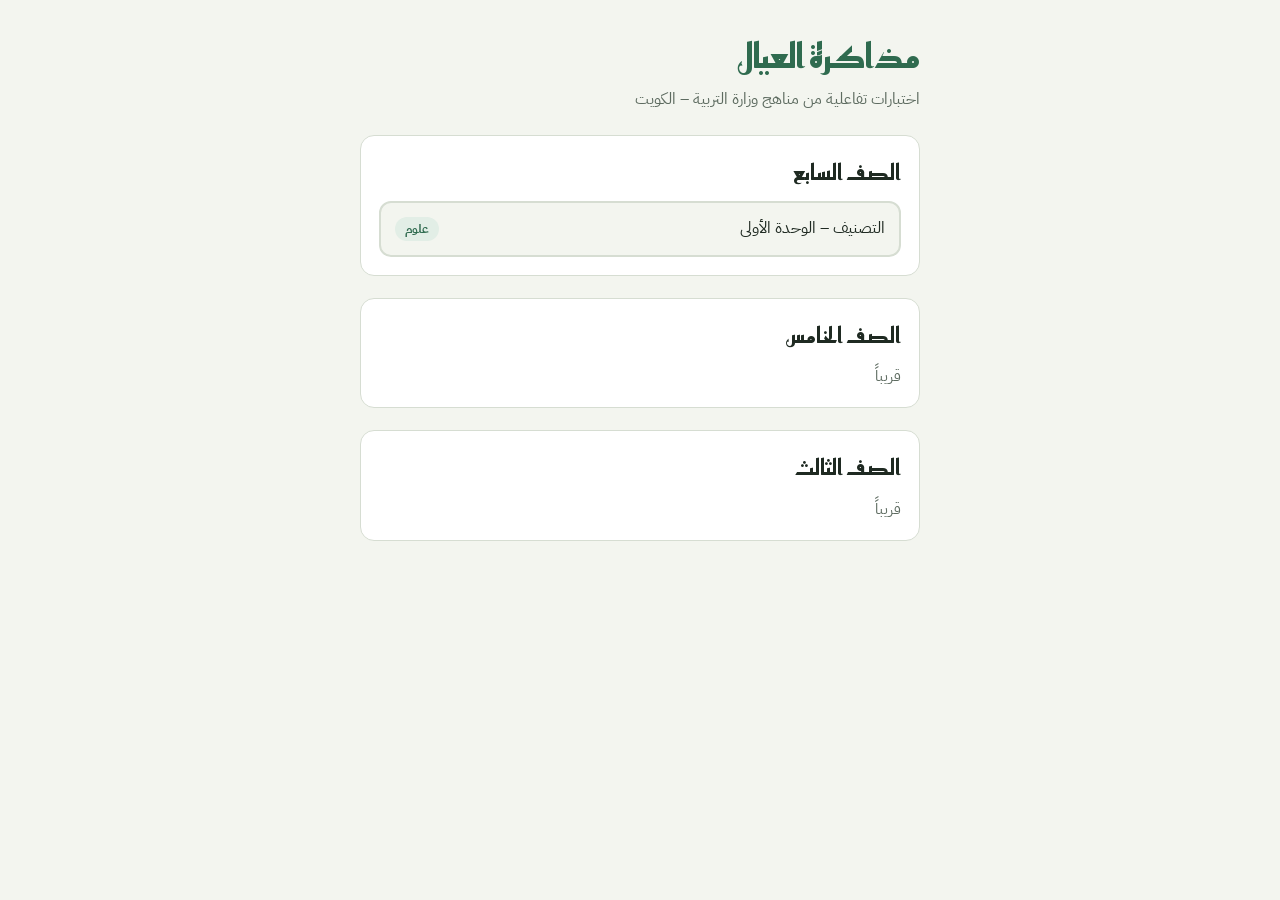
==== index.html @ 0c4f2f41 "موقع مذاكرة العيال + اختبار التصنيف سابع Co-Authored-By: Claude Opus 5.5 <noreply@anthropic.com> Cla" ====
<!doctype html>
<html lang="ar" dir="rtl"><head><meta charset="utf-8"><meta name="viewport" content="width=device-width,initial-scale=1">
<title>مذاكرة العيال</title>
<link rel="stylesheet" href="https://fonts.googleapis.com/css2?family=Reem+Kufi:wght@500;700&family=IBM+Plex+Sans+Arabic:wght@400;500;700&display=swap">
<style>
:root{--bg:#f3f5ef;--surface:#fff;--ink:#1f2a22;--muted:#5d6b60;--line:#d6ddd2;--accent:#2f6b4f;--soft:#e2eee6;
--display:"Reem Kufi","IBM Plex Sans Arabic",Tahoma,sans-serif;--body:"IBM Plex Sans Arabic",Tahoma,sans-serif}
@media (prefers-color-scheme:dark){:root{--bg:#141a16;--surface:#1d251f;--ink:#e6ece5;--muted:#9fb0a3;--line:#2f3b33;--accent:#7cc39c;--soft:#233a2d;color-scheme:dark}}
body{margin:0;background:var(--bg);color:var(--ink);font-family:var(--body);line-height:1.7}
.wrap{max-width:560px;margin:0 auto;padding:28px 16px 48px;display:flex;flex-direction:column;gap:22px}
h1{font-family:var(--display);color:var(--accent);font-size:34px;margin:0}
.sub{color:var(--muted);margin:0}
h2{font-family:var(--display);font-size:22px;margin:0 0 10px}
.grade{background:var(--surface);border:1px solid var(--line);border-radius:14px;padding:18px}
.list{display:flex;flex-direction:column;gap:8px}
a.q{display:flex;justify-content:space-between;align-items:center;gap:10px;text-decoration:none;color:var(--ink);background:var(--bg);border:2px solid var(--line);border-radius:12px;padding:12px 14px}
a.q:hover,a.q:focus-visible{border-color:var(--accent);outline:none}
.subj{font-size:12px;font-weight:700;color:var(--accent);background:var(--soft);padding:2px 10px;border-radius:20px;white-space:nowrap}
.empty{color:var(--muted);font-size:15px;margin:0}
</style></head><body>
<div class="wrap">
  <header><h1>مذاكرة العيال</h1><p class="sub">اختبارات تفاعلية من مناهج وزارة التربية – الكويت</p></header>
  <section class="grade"><h2>الصف السابع</h2><div class="list">
    <a class="q" href="sabe3/ulum-tasneef.html"><span>التصنيف – الوحدة الأولى</span><span class="subj">علوم</span></a>
  </div></section>
  <section class="grade"><h2>الصف الخامس</h2><p class="empty">قريباً</p></section>
  <section class="grade"><h2>الصف الثالث</h2><p class="empty">قريباً</p></section>
</div>
</body></html>
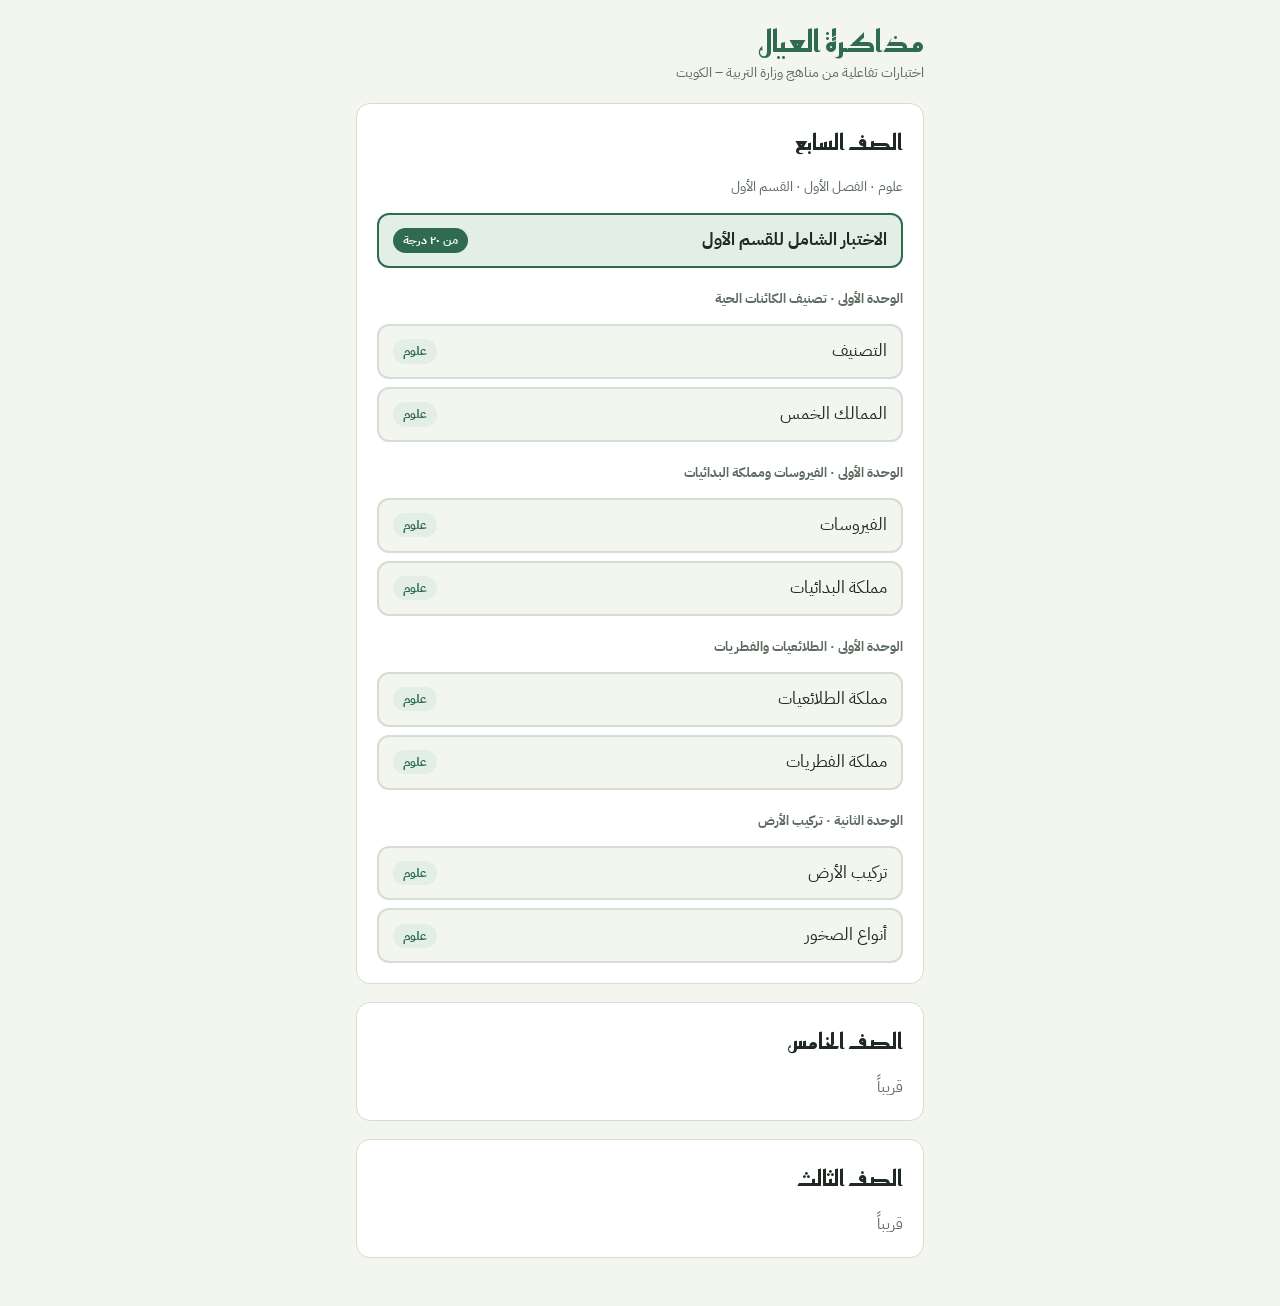
==== commit 2e6e0a7d: "اختبارات القسم الأول علوم سابع + الاختبار الشامل من 20 Co-Authored-By: Claude Opus 5.5 <noreply@anth" ====
--- a/index.html
+++ b/index.html
@@ -2,28 +2,42 @@
 <html lang="ar" dir="rtl"><head><meta charset="utf-8"><meta name="viewport" content="width=device-width,initial-scale=1">
 <title>مذاكرة العيال</title>
 <link rel="stylesheet" href="https://fonts.googleapis.com/css2?family=Reem+Kufi:wght@500;700&family=IBM+Plex+Sans+Arabic:wght@400;500;700&display=swap">
-<style>
-:root{--bg:#f3f5ef;--surface:#fff;--ink:#1f2a22;--muted:#5d6b60;--line:#d6ddd2;--accent:#2f6b4f;--soft:#e2eee6;
---display:"Reem Kufi","IBM Plex Sans Arabic",Tahoma,sans-serif;--body:"IBM Plex Sans Arabic",Tahoma,sans-serif}
-@media (prefers-color-scheme:dark){:root{--bg:#141a16;--surface:#1d251f;--ink:#e6ece5;--muted:#9fb0a3;--line:#2f3b33;--accent:#7cc39c;--soft:#233a2d;color-scheme:dark}}
-body{margin:0;background:var(--bg);color:var(--ink);font-family:var(--body);line-height:1.7}
-.wrap{max-width:560px;margin:0 auto;padding:28px 16px 48px;display:flex;flex-direction:column;gap:22px}
-h1{font-family:var(--display);color:var(--accent);font-size:34px;margin:0}
-.sub{color:var(--muted);margin:0}
-h2{font-family:var(--display);font-size:22px;margin:0 0 10px}
-.grade{background:var(--surface);border:1px solid var(--line);border-radius:14px;padding:18px}
-.list{display:flex;flex-direction:column;gap:8px}
-a.q{display:flex;justify-content:space-between;align-items:center;gap:10px;text-decoration:none;color:var(--ink);background:var(--bg);border:2px solid var(--line);border-radius:12px;padding:12px 14px}
-a.q:hover,a.q:focus-visible{border-color:var(--accent);outline:none}
-.subj{font-size:12px;font-weight:700;color:var(--accent);background:var(--soft);padding:2px 10px;border-radius:20px;white-space:nowrap}
-.empty{color:var(--muted);font-size:15px;margin:0}
-</style></head><body>
+<link rel="stylesheet" href="assets/style.css">
+</head><body>
 <div class="wrap">
-  <header><h1>مذاكرة العيال</h1><p class="sub">اختبارات تفاعلية من مناهج وزارة التربية – الكويت</p></header>
-  <section class="grade"><h2>الصف السابع</h2><div class="list">
-    <a class="q" href="sabe3/ulum-tasneef.html"><span>التصنيف – الوحدة الأولى</span><span class="subj">علوم</span></a>
-  </div></section>
-  <section class="grade"><h2>الصف الخامس</h2><p class="empty">قريباً</p></section>
-  <section class="grade"><h2>الصف الثالث</h2><p class="empty">قريباً</p></section>
+  <header><h1>مذاكرة العيال</h1><p class="hint">اختبارات تفاعلية من مناهج وزارة التربية – الكويت</p></header>
+
+  <section class="card grade">
+    <h2>الصف السابع</h2>
+    <p class="hint">علوم · الفصل الأول · القسم الأول</p>
+
+    <div class="list">
+      <a class="qlink exam" href="sabe3/ulum-ikhtibar-shamil.html"><span>الاختبار الشامل للقسم الأول</span><span class="subj">من ٢٠ درجة</span></a>
+    </div>
+
+    <p class="chapter">الوحدة الأولى · تصنيف الكائنات الحية</p>
+    <div class="list">
+      <a class="qlink" href="sabe3/ulum-tasneef.html"><span>التصنيف</span><span class="subj">علوم</span></a>
+      <a class="qlink" href="sabe3/ulum-mamalik.html"><span>الممالك الخمس</span><span class="subj">علوم</span></a>
+    </div>
+    <p class="chapter">الوحدة الأولى · الفيروسات ومملكة البدائيات</p>
+    <div class="list">
+      <a class="qlink" href="sabe3/ulum-virusat.html"><span>الفيروسات</span><span class="subj">علوم</span></a>
+      <a class="qlink" href="sabe3/ulum-bidaiyat.html"><span>مملكة البدائيات</span><span class="subj">علوم</span></a>
+    </div>
+    <p class="chapter">الوحدة الأولى · الطلائعيات والفطريات</p>
+    <div class="list">
+      <a class="qlink" href="sabe3/ulum-talaiyat.html"><span>مملكة الطلائعيات</span><span class="subj">علوم</span></a>
+      <a class="qlink" href="sabe3/ulum-fitriyat.html"><span>مملكة الفطريات</span><span class="subj">علوم</span></a>
+    </div>
+    <p class="chapter">الوحدة الثانية · تركيب الأرض</p>
+    <div class="list">
+      <a class="qlink" href="sabe3/ulum-tarkib-alard.html"><span>تركيب الأرض</span><span class="subj">علوم</span></a>
+      <a class="qlink" href="sabe3/ulum-sukhur.html"><span>أنواع الصخور</span><span class="subj">علوم</span></a>
+    </div>
+  </section>
+
+  <section class="card grade"><h2>الصف الخامس</h2><p class="empty">قريباً</p></section>
+  <section class="card grade"><h2>الصف الثالث</h2><p class="empty">قريباً</p></section>
 </div>
 </body></html>
--- a/assets/style.css
+++ b/assets/style.css
@@ -0,0 +1,127 @@
+/* مذاكرة العيال — shared styles. Layout: one narrow reading column, specimen-label cards */
+:root{
+  --bg:#f3f5ef; --surface:#ffffff; --ink:#1f2a22; --muted:#5d6b60; --line:#d6ddd2;
+  --accent:#2f6b4f; --accent-soft:#e2eee6; --good:#2e7d4f; --good-soft:#e3f3e8;
+  --bad:#b4442e; --bad-soft:#f8e6e1; --warn:#a36b12; --warn-soft:#fbf0dc; --on-accent:#ffffff;
+  --display:"Reem Kufi","IBM Plex Sans Arabic",Tahoma,sans-serif;
+  --body:"IBM Plex Sans Arabic",Tahoma,"Segoe UI",sans-serif;
+}
+@media (prefers-color-scheme: dark){:root{
+  --bg:#141a16; --surface:#1d251f; --ink:#e6ece5; --muted:#9fb0a3; --line:#2f3b33;
+  --accent:#7cc39c; --accent-soft:#233a2d; --good:#7cc39c; --good-soft:#1f3328;
+  --bad:#ef8a73; --bad-soft:#3a221c; --warn:#e2b257; --warn-soft:#3a2e17; --on-accent:#10251a; color-scheme:dark}}
+*{box-sizing:border-box}
+body{margin:0;background:var(--bg);color:var(--ink);font-family:var(--body);font-size:17px;line-height:1.7}
+.wrap{max-width:600px;margin:0 auto;padding:20px 16px 48px;display:flex;flex-direction:column;gap:18px}
+a{color:var(--accent)}
+header .eyebrow{font-size:13px;color:var(--muted)}
+header h1{font-family:var(--display);font-size:30px;line-height:1.3;margin:2px 0 0;color:var(--accent);text-wrap:balance}
+.back{font-size:14px;text-decoration:none;font-weight:700}
+.progress{display:flex;gap:4px}
+.progress span{flex:1;height:6px;border-radius:3px;background:var(--line)}
+.progress span.ok{background:var(--good)} .progress span.no{background:var(--bad)} .progress span.cur{background:var(--accent);opacity:.5}
+.meta{display:flex;justify-content:space-between;font-size:14px;color:var(--muted);font-variant-numeric:tabular-nums}
+.card{background:var(--surface);border:1px solid var(--line);border-radius:14px;padding:20px;display:flex;flex-direction:column;gap:14px}
+.tag{align-self:flex-start;font-size:12px;font-weight:700;color:var(--accent);background:var(--accent-soft);padding:3px 10px;border-radius:20px}
+.q{font-size:19px;font-weight:700;line-height:1.6;margin:0;text-wrap:balance}
+.opts{display:flex;flex-direction:column;gap:10px}
+.opt{font:inherit;text-align:right;color:var(--ink);background:var(--bg);border:2px solid var(--line);border-radius:12px;padding:12px 16px;cursor:pointer}
+.opt:hover:not(:disabled){border-color:var(--accent)}
+.opt.right{border-color:var(--good);background:var(--good-soft);font-weight:700}
+.opt.wrong{border-color:var(--bad);background:var(--bad-soft)}
+.opt:disabled{cursor:default}
+button:focus-visible,select:focus-visible,textarea:focus-visible,input:focus-visible{outline:3px solid var(--accent);outline-offset:2px}
+.ltr{direction:ltr;unicode-bidi:isolate;font-style:italic}
+.feedback{border-radius:12px;padding:12px 14px;font-size:15px}
+.feedback.good{background:var(--good-soft);border-inline-start:4px solid var(--good)}
+.feedback.bad{background:var(--bad-soft);border-inline-start:4px solid var(--bad)}
+.feedback b{display:block;margin-bottom:2px}
+.btn{font:inherit;font-weight:700;border:0;border-radius:12px;padding:13px;cursor:pointer;background:var(--accent);color:var(--on-accent)}
+.btn.ghost{background:transparent;color:var(--accent);border:2px solid var(--accent)}
+.btn:disabled{opacity:.4;cursor:default}
+.row{display:flex;gap:10px;flex-wrap:wrap} .row>.btn,.row>.opt{flex:1;min-width:120px}
+.chips{display:flex;flex-wrap:wrap;gap:8px}
+.chip{font:inherit;font-size:15px;background:var(--bg);color:var(--ink);border:2px dashed var(--line);border-radius:22px;padding:6px 14px;cursor:pointer}
+.chip:disabled{opacity:.3;cursor:default}
+.chip.sel{border-style:solid;border-color:var(--accent);background:var(--accent-soft)}
+.ladder{list-style:none;margin:0;padding:0;display:flex;flex-direction:column;gap:6px}
+.ladder li{display:flex;gap:10px;align-items:center;padding:7px 12px;border-radius:10px;background:var(--accent-soft);font-weight:500}
+.ladder li .n{font-variant-numeric:tabular-nums;color:var(--accent);font-weight:700;min-width:18px}
+.ladder li.right{background:var(--good-soft)} .ladder li.wrong{background:var(--bad-soft)}
+.ladder li .fix{margin-inline-start:auto;font-size:13px;color:var(--muted)}
+.hint{font-size:14px;color:var(--muted);margin:0}
+.pairs{display:flex;flex-direction:column;gap:10px}
+.pair{display:flex;flex-wrap:wrap;align-items:center;gap:6px 12px;padding:10px 12px;border-radius:12px;background:var(--bg);border:2px solid var(--line)}
+.pair .l{flex:1 1 140px;min-width:0}
+.pair select{flex:1 1 170px;width:auto}
+.pair .fix{flex-basis:100%}
+.pair.right{border-color:var(--good);background:var(--good-soft)} .pair.wrong{border-color:var(--bad);background:var(--bad-soft)}
+.pair .l{font-weight:700}
+.pair .fix{font-size:13px;color:var(--muted)}
+select{font:inherit;font-size:15px;color:var(--ink);background:var(--surface);border:1px solid var(--line);border-radius:10px;padding:8px 10px;width:100%;max-width:100%}
+.sentence{font-size:19px;font-weight:700;line-height:2}
+.blank{display:inline-block;min-width:90px;border-bottom:2px solid var(--accent);padding:0 8px;color:var(--accent);text-align:center}
+.blank.right{color:var(--good);border-color:var(--good)} .blank.wrong{color:var(--bad);border-color:var(--bad)}
+.result{text-align:center;gap:10px}
+.score{font-family:var(--display);font-size:60px;line-height:1.1;color:var(--accent);font-variant-numeric:tabular-nums}
+.verdict{font-size:20px;font-weight:700;margin:0}
+.review{text-align:right;display:flex;flex-direction:column;gap:6px;font-size:15px}
+.review div{padding:8px 12px;border-radius:10px;background:var(--bad-soft)}
+footer{font-size:13px;color:var(--muted);text-align:center}
+/* home */
+.grade h2{font-family:var(--display);font-size:22px;margin:0}
+.chapter{font-size:13px;font-weight:700;color:var(--muted);margin:6px 0 0}
+.list{display:flex;flex-direction:column;gap:8px}
+a.qlink{display:flex;justify-content:space-between;align-items:center;gap:10px;text-decoration:none;color:var(--ink);background:var(--bg);border:2px solid var(--line);border-radius:12px;padding:11px 14px}
+a.qlink:hover,a.qlink:focus-visible{border-color:var(--accent);outline:none}
+a.qlink.exam{border-color:var(--accent);background:var(--accent-soft);font-weight:700}
+.subj{font-size:12px;font-weight:700;color:var(--accent);background:var(--accent-soft);padding:2px 10px;border-radius:20px;white-space:nowrap}
+a.exam .subj{background:var(--accent);color:var(--on-accent)}
+.empty{color:var(--muted);font-size:15px;margin:0}
+/* exam */
+.sheet-head{display:grid;grid-template-columns:1fr 1fr;gap:10px}
+.sheet-head label{display:flex;flex-direction:column;font-size:13px;color:var(--muted);gap:4px}
+.sheet-head input{font:inherit;color:var(--ink);background:var(--bg);border:1px solid var(--line);border-radius:10px;padding:8px 10px;width:100%}
+.facts{display:flex;flex-wrap:wrap;gap:8px;font-size:14px}
+.facts span{background:var(--accent-soft);color:var(--accent);padding:3px 10px;border-radius:20px;font-weight:700}
+.qhead{display:flex;justify-content:space-between;align-items:baseline;gap:10px;flex-wrap:wrap}
+.qhead h2{font-family:var(--display);font-size:20px;margin:0}
+.marks{font-size:13px;font-weight:700;color:var(--muted);white-space:nowrap;font-variant-numeric:tabular-nums}
+.items{display:flex;flex-direction:column;gap:14px;margin:0;padding:0;list-style:none;counter-reset:it}
+.item{display:flex;flex-direction:column;gap:8px;padding-bottom:14px;border-bottom:1px dashed var(--line)}
+.item:last-child{border-bottom:0;padding-bottom:0}
+.item .stem{font-weight:700}
+.item .stem::before{counter-increment:it;content:counter(it, arabic-indic) "- ";color:var(--accent)}
+.mini{display:flex;flex-wrap:wrap;gap:8px}
+.mini label{display:flex;align-items:center;gap:6px;background:var(--bg);border:2px solid var(--line);border-radius:10px;padding:6px 12px;cursor:pointer;font-size:15px}
+.mini input{accent-color:var(--accent)}
+.mini label.right{border-color:var(--good);background:var(--good-soft);font-weight:700}
+.mini label.wrong{border-color:var(--bad);background:var(--bad-soft)}
+.item.ok .stem{color:var(--good)} .item.no .stem{color:var(--bad)}
+.got{font-size:13px;font-weight:700;font-variant-numeric:tabular-nums}
+textarea{font:inherit;font-size:16px;color:var(--ink);background:var(--bg);border:1px solid var(--line);border-radius:10px;padding:10px;width:100%;min-height:80px;resize:vertical}
+.model{background:var(--warn-soft);border-inline-start:4px solid var(--warn);border-radius:10px;padding:10px 12px;font-size:15px}
+.model b{color:var(--warn)}
+.grader{display:flex;gap:8px;flex-wrap:wrap;align-items:center;font-size:14px}
+.grader button{font:inherit;font-size:14px;font-weight:700;border-radius:10px;padding:6px 14px;cursor:pointer;background:var(--surface);color:var(--ink);border:2px solid var(--line)}
+.grader button.on{border-color:var(--accent);background:var(--accent-soft);color:var(--accent)}
+table.cmp{width:100%;border-collapse:collapse;font-size:15px}
+table.cmp th,table.cmp td{border:1px solid var(--line);padding:8px;text-align:right;vertical-align:top}
+table.cmp th{background:var(--accent-soft)}
+td.right{background:var(--good-soft)} td.wrong{background:var(--bad-soft)}
+.tablewrap{overflow-x:auto}
+.warnbox{background:var(--warn-soft);border-radius:12px;padding:12px 14px;display:flex;flex-direction:column;gap:10px}
+.total{position:sticky;bottom:0;background:var(--surface);border:2px solid var(--accent);border-radius:14px;padding:12px 16px;display:flex;justify-content:space-between;align-items:center;gap:10px;flex-wrap:wrap}
+.total .big{font-family:var(--display);font-size:30px;color:var(--accent);font-variant-numeric:tabular-nums}
+.bars{display:flex;flex-direction:column;gap:8px}
+.bar{display:grid;grid-template-columns:minmax(0,1fr) auto;gap:4px 10px;font-size:14px}
+.bar .track{grid-column:1/-1;height:8px;border-radius:4px;background:var(--line);overflow:hidden}
+.bar .fill{height:100%;background:var(--accent)}
+.bar .v{font-variant-numeric:tabular-nums;color:var(--muted)}
+@media print{
+  body{background:#fff;color:#000;font-size:14px}
+  .noprint,.btn,.total,footer,.grader{display:none!important}
+  .card{border:1px solid #999;break-inside:avoid}
+  textarea{min-height:90px;border:1px solid #999}
+}
+@media (prefers-reduced-motion:reduce){*{transition:none!important;scroll-behavior:auto!important}}
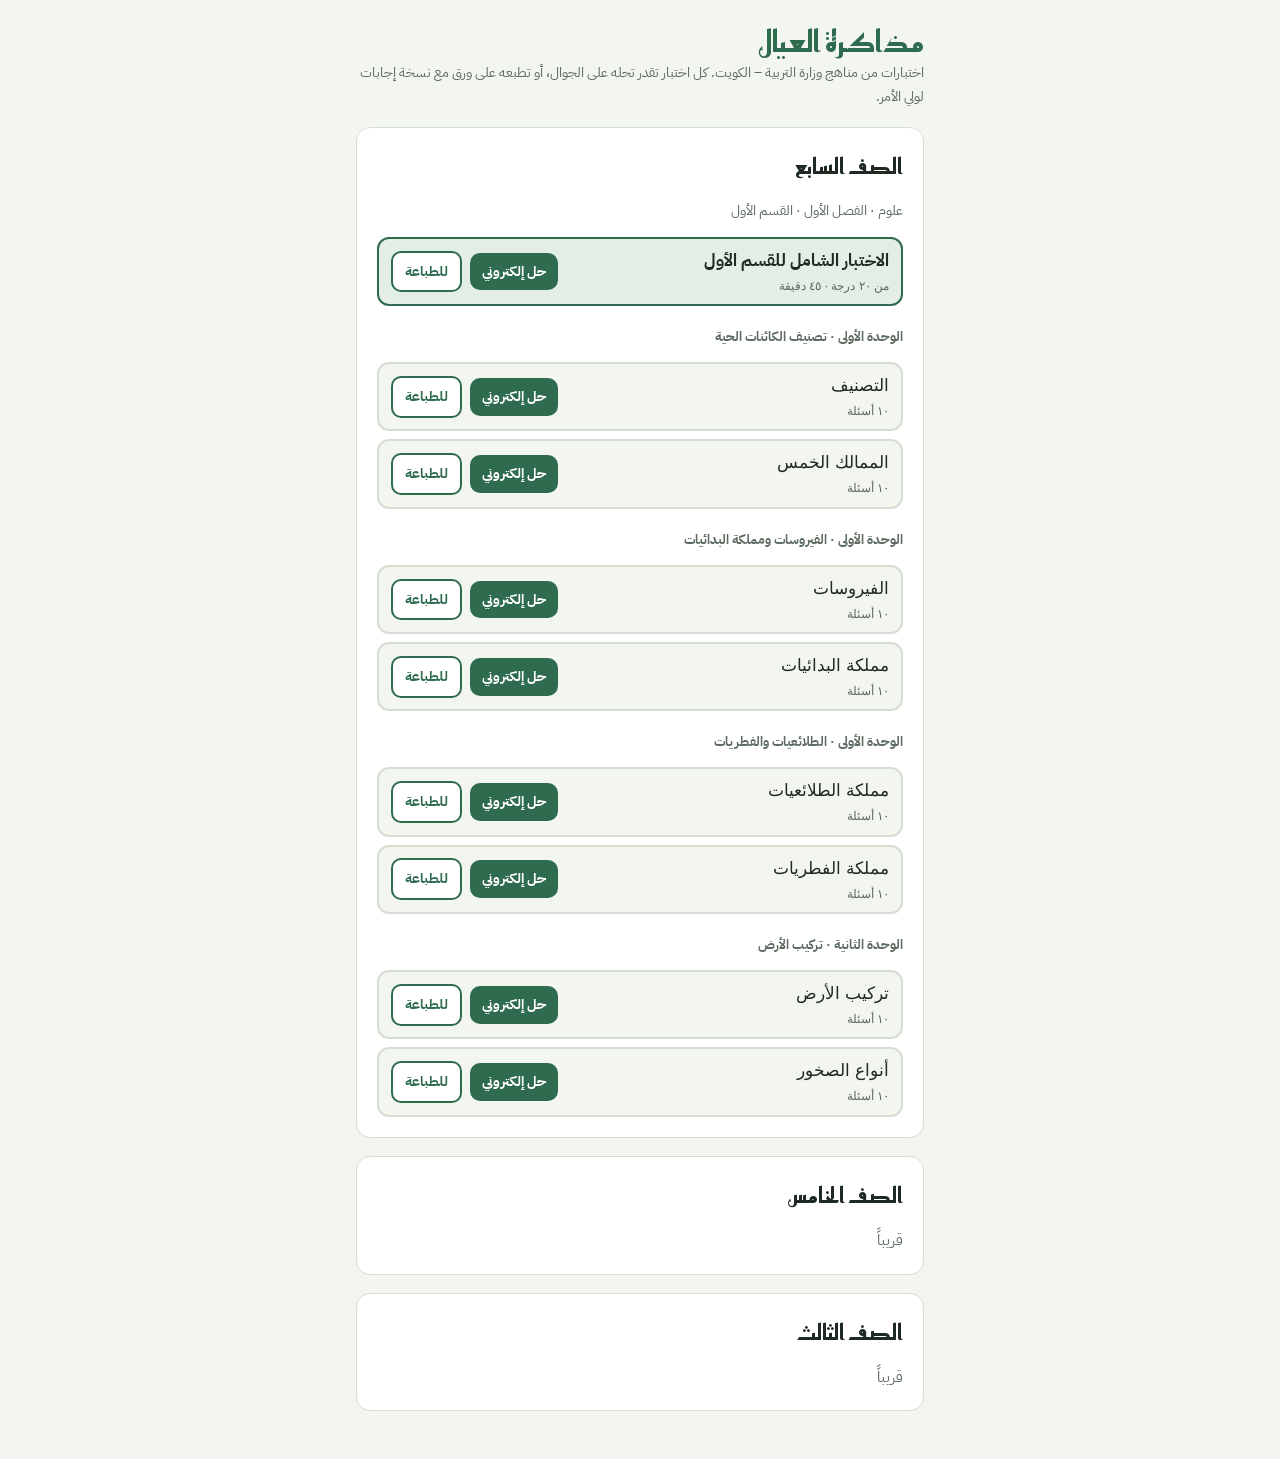
==== commit 3a47f961: "نسخة للطباعة لكل اختبار مع نموذج إجابة لولي الأمر Co-Authored-By: Claude Opus 5.5 <noreply@anthropic" ====
--- a/index.html
+++ b/index.html
@@ -5,35 +5,33 @@
 <link rel="stylesheet" href="assets/style.css">
 </head><body>
 <div class="wrap">
-  <header><h1>مذاكرة العيال</h1><p class="hint">اختبارات تفاعلية من مناهج وزارة التربية – الكويت</p></header>
+  <header><h1>مذاكرة العيال</h1><p class="hint">اختبارات من مناهج وزارة التربية – الكويت. كل اختبار تقدر تحله على الجوال، أو تطبعه على ورق مع نسخة إجابات لولي الأمر.</p></header>
 
   <section class="card grade">
     <h2>الصف السابع</h2>
     <p class="hint">علوم · الفصل الأول · القسم الأول</p>
-
     <div class="list">
-      <a class="qlink exam" href="sabe3/ulum-ikhtibar-shamil.html"><span>الاختبار الشامل للقسم الأول</span><span class="subj">من ٢٠ درجة</span></a>
+      <div class="qrow exam"><span class="qname">الاختبار الشامل للقسم الأول<small>من ٢٠ درجة · ٤٥ دقيقة</small></span><a class="mode e" href="sabe3/ulum-ikhtibar-shamil.html">حل إلكتروني</a><a class="mode p" href="sabe3/ulum-ikhtibar-shamil.html#print">للطباعة</a></div>
     </div>
-
     <p class="chapter">الوحدة الأولى · تصنيف الكائنات الحية</p>
     <div class="list">
-      <a class="qlink" href="sabe3/ulum-tasneef.html"><span>التصنيف</span><span class="subj">علوم</span></a>
-      <a class="qlink" href="sabe3/ulum-mamalik.html"><span>الممالك الخمس</span><span class="subj">علوم</span></a>
+      <div class="qrow"><span class="qname">التصنيف<small>١٠ أسئلة</small></span><a class="mode e" href="sabe3/ulum-tasneef.html">حل إلكتروني</a><a class="mode p" href="sabe3/ulum-tasneef.html#print">للطباعة</a></div>
+      <div class="qrow"><span class="qname">الممالك الخمس<small>١٠ أسئلة</small></span><a class="mode e" href="sabe3/ulum-mamalik.html">حل إلكتروني</a><a class="mode p" href="sabe3/ulum-mamalik.html#print">للطباعة</a></div>
     </div>
     <p class="chapter">الوحدة الأولى · الفيروسات ومملكة البدائيات</p>
     <div class="list">
-      <a class="qlink" href="sabe3/ulum-virusat.html"><span>الفيروسات</span><span class="subj">علوم</span></a>
-      <a class="qlink" href="sabe3/ulum-bidaiyat.html"><span>مملكة البدائيات</span><span class="subj">علوم</span></a>
+      <div class="qrow"><span class="qname">الفيروسات<small>١٠ أسئلة</small></span><a class="mode e" href="sabe3/ulum-virusat.html">حل إلكتروني</a><a class="mode p" href="sabe3/ulum-virusat.html#print">للطباعة</a></div>
+      <div class="qrow"><span class="qname">مملكة البدائيات<small>١٠ أسئلة</small></span><a class="mode e" href="sabe3/ulum-bidaiyat.html">حل إلكتروني</a><a class="mode p" href="sabe3/ulum-bidaiyat.html#print">للطباعة</a></div>
     </div>
     <p class="chapter">الوحدة الأولى · الطلائعيات والفطريات</p>
     <div class="list">
-      <a class="qlink" href="sabe3/ulum-talaiyat.html"><span>مملكة الطلائعيات</span><span class="subj">علوم</span></a>
-      <a class="qlink" href="sabe3/ulum-fitriyat.html"><span>مملكة الفطريات</span><span class="subj">علوم</span></a>
+      <div class="qrow"><span class="qname">مملكة الطلائعيات<small>١٠ أسئلة</small></span><a class="mode e" href="sabe3/ulum-talaiyat.html">حل إلكتروني</a><a class="mode p" href="sabe3/ulum-talaiyat.html#print">للطباعة</a></div>
+      <div class="qrow"><span class="qname">مملكة الفطريات<small>١٠ أسئلة</small></span><a class="mode e" href="sabe3/ulum-fitriyat.html">حل إلكتروني</a><a class="mode p" href="sabe3/ulum-fitriyat.html#print">للطباعة</a></div>
     </div>
     <p class="chapter">الوحدة الثانية · تركيب الأرض</p>
     <div class="list">
-      <a class="qlink" href="sabe3/ulum-tarkib-alard.html"><span>تركيب الأرض</span><span class="subj">علوم</span></a>
-      <a class="qlink" href="sabe3/ulum-sukhur.html"><span>أنواع الصخور</span><span class="subj">علوم</span></a>
+      <div class="qrow"><span class="qname">تركيب الأرض<small>١٠ أسئلة</small></span><a class="mode e" href="sabe3/ulum-tarkib-alard.html">حل إلكتروني</a><a class="mode p" href="sabe3/ulum-tarkib-alard.html#print">للطباعة</a></div>
+      <div class="qrow"><span class="qname">أنواع الصخور<small>١٠ أسئلة</small></span><a class="mode e" href="sabe3/ulum-sukhur.html">حل إلكتروني</a><a class="mode p" href="sabe3/ulum-sukhur.html#print">للطباعة</a></div>
     </div>
   </section>
 
--- a/assets/style.css
+++ b/assets/style.css
@@ -118,10 +118,84 @@
 .bar .track{grid-column:1/-1;height:8px;border-radius:4px;background:var(--line);overflow:hidden}
 .bar .fill{height:100%;background:var(--accent)}
 .bar .v{font-variant-numeric:tabular-nums;color:var(--muted)}
+/* mode switch (electronic pages + home) */
+.toprow{display:flex;justify-content:space-between;align-items:center;gap:10px;flex-wrap:wrap}
+.qrow{display:flex;align-items:center;gap:8px;flex-wrap:wrap;background:var(--bg);border:2px solid var(--line);border-radius:12px;padding:8px 8px 8px 12px}
+.qrow.exam{border-color:var(--accent);background:var(--accent-soft)}
+.qrow .qname{flex:1 1 140px;min-width:0;font-weight:500;padding-inline-start:4px}
+.qrow.exam .qname{font-weight:700}
+.qrow .qname small{display:block;font-size:12px;color:var(--muted);font-weight:500}
+a.mode{font-size:14px;font-weight:700;text-decoration:none;border-radius:10px;padding:7px 12px;white-space:nowrap}
+a.mode.e{background:var(--accent);color:var(--on-accent)}
+a.mode.p{border:2px solid var(--accent);color:var(--accent);background:var(--surface)}
+a.mode:focus-visible{outline:3px solid var(--accent);outline-offset:2px}
+
+/* ---------- print view: a sheet of paper, deliberately light in both themes ---------- */
+:root{--paper:#ffffff;--paper-ink:#18201a;--paper-muted:#5b665d;--paper-line:#8f998f;--paper-soft:#eef2ec;--paper-key:#b0321c}
+body.printmode{background:var(--bg)}
+.ptools{max-width:210mm;margin:0 auto;padding:16px max(16px,env(safe-area-inset-left,0px)) 12px;display:flex;flex-direction:column;gap:10px}
+.ptoolrow{display:flex;gap:10px;flex-wrap:wrap;align-items:center}
+.ptoolrow .btn{flex:1 1 160px}
+.keyt{flex:1 1 200px;display:flex;align-items:center;gap:8px;font-weight:700;background:var(--surface);border:2px solid var(--line);border-radius:12px;padding:10px 12px;cursor:pointer}
+.keyt input{width:20px;height:20px;accent-color:var(--accent)}
+.paper{background:var(--paper);color:var(--paper-ink);max-width:210mm;margin:0 16px 32px;padding:clamp(18px,5vw,14mm) clamp(16px,4.5vw,13mm);border-radius:6px;box-shadow:0 2px 14px rgba(0,0,0,.14);font-size:15px;line-height:1.75}
+@media (min-width:calc(210mm + 40px)){.paper{margin:0 auto 32px}}
+.phead{border-bottom:2px solid var(--paper-ink);padding-bottom:10px;margin-bottom:14px;display:flex;flex-direction:column;gap:6px}
+.pbrand{display:flex;justify-content:space-between;gap:10px;flex-wrap:wrap;font-size:12px;color:var(--paper-muted)}
+.phead h1{font-family:var(--display);font-size:24px;margin:0;color:var(--paper-ink);text-wrap:balance}
+.pfields{display:flex;flex-wrap:wrap;gap:6px 18px;font-size:14px}
+.pfields span{display:flex;align-items:flex-end;gap:6px}
+.pfields i{display:inline-block;min-width:90px;border-bottom:1px dotted var(--paper-line);height:1.2em}
+.pfields .pscore{font-weight:700}
+.pfields .pscore i{min-width:44px}
+.keybanner{display:none;align-self:flex-start;font-size:13px;font-weight:700;color:var(--paper-key);border:2px solid var(--paper-key);border-radius:6px;padding:1px 10px}
+.paper.key .keybanner{display:block}
+.pqlist,.pitems{margin:0;padding:0 1.6em 0 0;display:flex;flex-direction:column;gap:12px}
+.pqlist>li::marker,.pitems>li::marker{font-weight:700}
+.pq{break-inside:avoid;padding-inline-start:4px}
+.ptag{display:block;font-size:12px;font-weight:700;color:var(--paper-muted)}
+.pstem{font-weight:700}
+.popts{display:grid;grid-template-columns:repeat(auto-fit,minmax(min(100%,150px),1fr));gap:2px 14px;margin-top:2px}
+.po{display:flex;gap:6px;align-items:baseline}
+.po i{font-style:normal;font-weight:700;display:inline-flex;align-items:center;justify-content:center;min-width:1.6em;height:1.6em;border:1.5px solid var(--paper-line);border-radius:50%;font-size:12px;flex:none}
+.paper.key .po.correct i{border-color:var(--paper-key);background:var(--paper-key);color:#fff}
+.paper.key .po.correct{color:var(--paper-key);font-weight:700}
+.ptf{display:flex;justify-content:space-between;align-items:baseline;gap:12px}
+.paren{white-space:nowrap;font-weight:700;display:inline-flex;gap:4px;min-width:5.5em;justify-content:space-between}
+.ans{visibility:hidden;color:var(--paper-key);font-weight:700}
+.paper.key .ans{visibility:visible}
+.ansblock{display:none;color:var(--paper-key);font-size:14px;border-inline-start:3px solid var(--paper-key);padding:2px 8px;margin-top:4px}
+.paper.key .ansblock{display:block}
+.box{display:inline-flex;align-items:center;justify-content:center;width:1.9em;height:1.9em;border:1.5px solid var(--paper-ink);border-radius:4px;flex:none;font-size:14px}
+.pord{display:flex;flex-direction:column;gap:6px;margin-top:4px}
+.pordi{display:flex;align-items:center;gap:10px}
+.pmatch{display:grid;grid-template-columns:minmax(0,1fr) minmax(0,1fr);gap:8px 16px;margin-top:4px}
+.pcol{display:flex;flex-direction:column;gap:6px;min-width:0}
+.pmi{display:flex;align-items:center;gap:8px;min-height:2.2em}
+.pmi .num{font-weight:700;min-width:1.4em}
+.pmi .pmt{flex:1;min-width:0}
+.pbank{display:flex;flex-wrap:wrap;gap:6px 14px;border:1.5px dashed var(--paper-line);border-radius:8px;padding:6px 12px;margin:2px 0 6px;font-weight:700;font-size:14px}
+.pblank{display:inline-block;min-width:7em;border-bottom:1.5px dotted var(--paper-ink);text-align:center;line-height:1.4;margin:0 4px}
+.psec{margin-bottom:16px}
+.psech,.pprompt{break-after:avoid}
+.psech{display:flex;justify-content:space-between;align-items:baseline;gap:10px;border-bottom:1px solid var(--paper-line);margin-bottom:4px}
+.psech h2{font-family:var(--display);font-size:18px;margin:0}
+.psech span{font-size:13px;font-weight:700;color:var(--paper-muted)}
+.pprompt{margin:0 0 8px;font-size:14px;color:var(--paper-muted);font-weight:700}
+.ptable{width:100%;border-collapse:collapse;font-size:14px}
+.ptable th,.ptable td{border:1.5px solid var(--paper-ink);padding:8px;text-align:right;height:3em}
+.ptable thead th{background:var(--paper-soft)}
+.wlines{display:flex;flex-direction:column;gap:0}
+.wlines span{display:block;height:2em;border-bottom:1px dotted var(--paper-line)}
+.pfoot{margin-top:18px;padding-top:6px;border-top:1px solid var(--paper-line);font-size:11px;color:var(--paper-muted);text-align:center}
+@media (max-width:420px){.pmatch{grid-template-columns:1fr}}
+
+@page{size:A4;margin:12mm}
 @media print{
-  body{background:#fff;color:#000;font-size:14px}
-  .noprint,.btn,.total,footer,.grader{display:none!important}
-  .card{border:1px solid #999;break-inside:avoid}
-  textarea{min-height:90px;border:1px solid #999}
+  body,body.printmode{background:#fff!important;color:#000}
+  .noprint,.ptools,.total,footer:not(.pfoot),.grader{display:none!important}
+  .paper{box-shadow:none;margin:0;padding:0;max-width:none;border-radius:0;font-size:12.5pt}
+  .pmatch{grid-template-columns:minmax(0,1fr) minmax(0,1fr)!important}
+  *{-webkit-print-color-adjust:exact;print-color-adjust:exact}
 }
 @media (prefers-reduced-motion:reduce){*{transition:none!important;scroll-behavior:auto!important}}
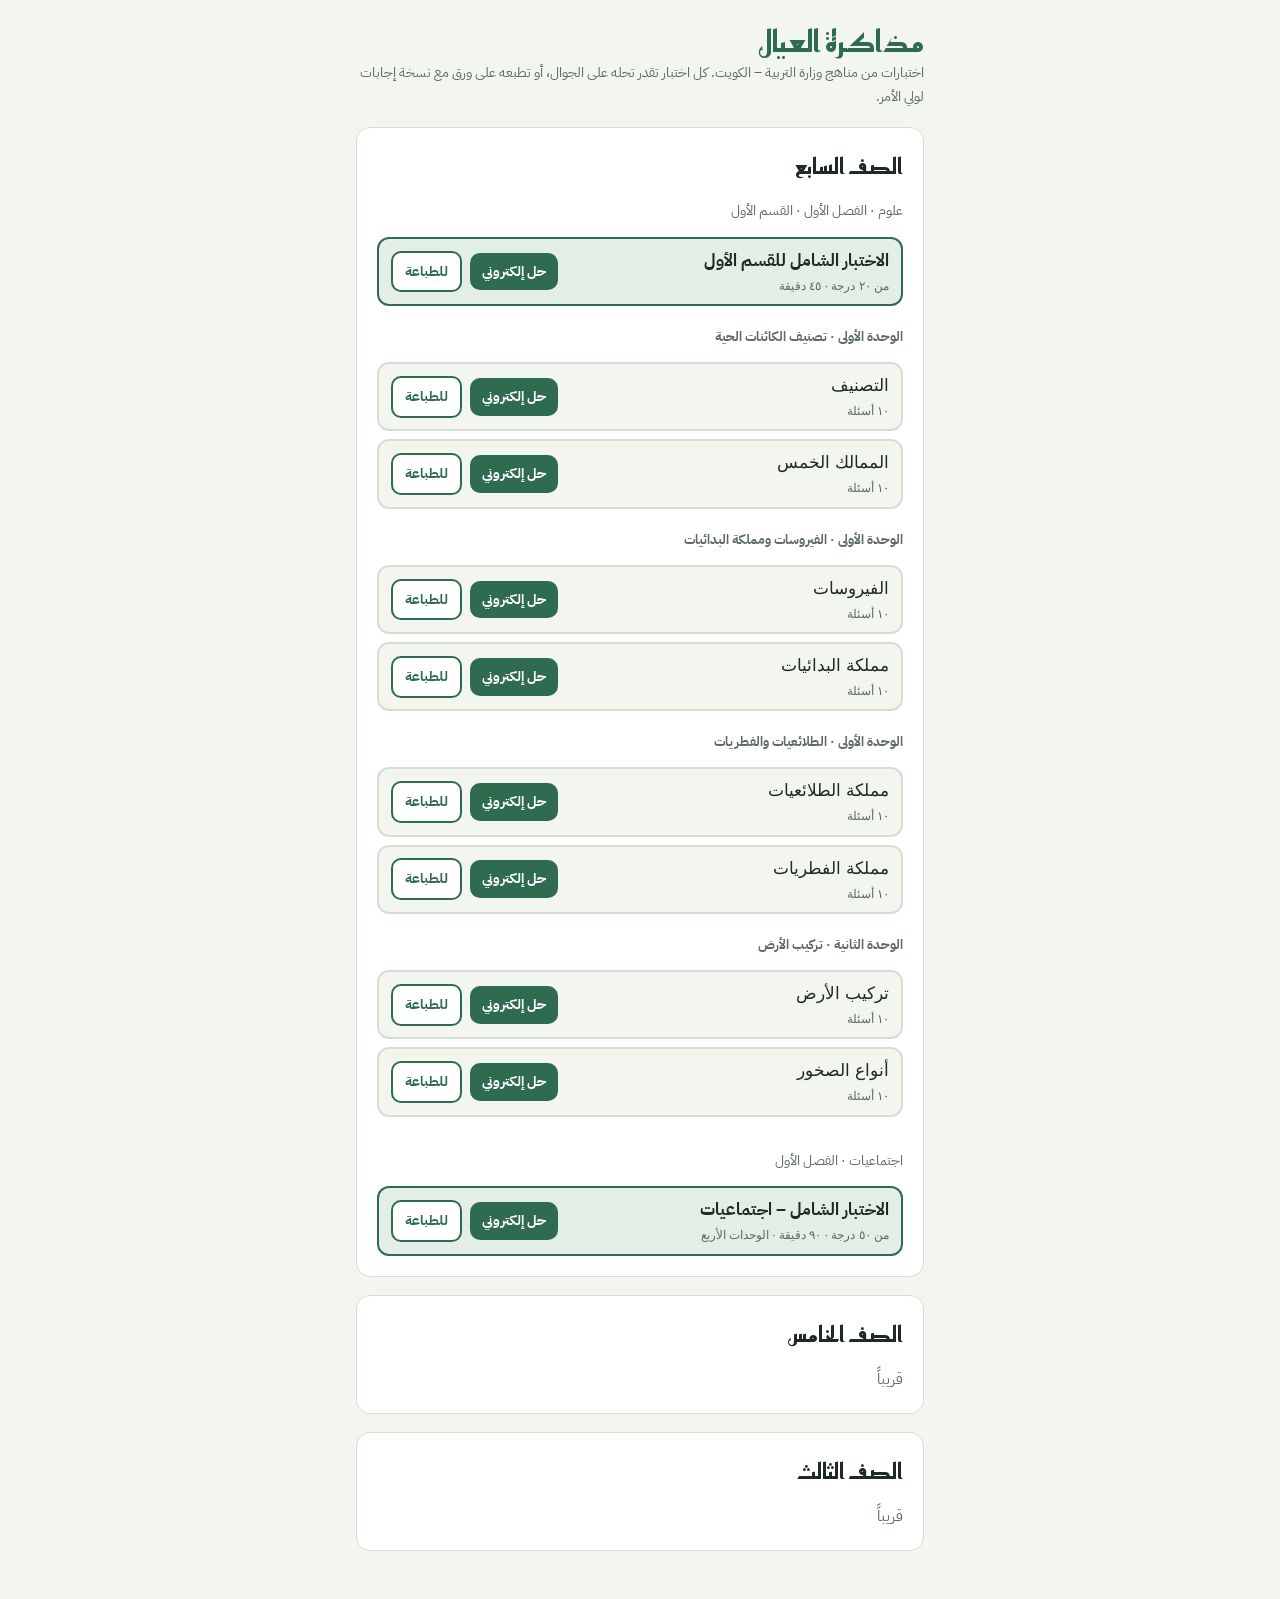
==== commit 70d344de: "اختبار شامل اجتماعيات سابع من ٥٠ درجة" ====
--- a/index.html
+++ b/index.html
@@ -33,6 +33,10 @@
       <div class="qrow"><span class="qname">تركيب الأرض<small>١٠ أسئلة</small></span><a class="mode e" href="sabe3/ulum-tarkib-alard.html">حل إلكتروني</a><a class="mode p" href="sabe3/ulum-tarkib-alard.html#print">للطباعة</a></div>
       <div class="qrow"><span class="qname">أنواع الصخور<small>١٠ أسئلة</small></span><a class="mode e" href="sabe3/ulum-sukhur.html">حل إلكتروني</a><a class="mode p" href="sabe3/ulum-sukhur.html#print">للطباعة</a></div>
     </div>
+    <p class="hint" style="margin-top:18px">اجتماعيات · الفصل الأول</p>
+    <div class="list">
+      <div class="qrow exam"><span class="qname">الاختبار الشامل – اجتماعيات<small>من ٥٠ درجة · ٩٠ دقيقة · الوحدات الأربع</small></span><a class="mode e" href="sabe3/ijtimaiyat-ikhtibar-shamil.html">حل إلكتروني</a><a class="mode p" href="sabe3/ijtimaiyat-ikhtibar-shamil.html#print">للطباعة</a></div>
+    </div>
   </section>
 
   <section class="card grade"><h2>الصف الخامس</h2><p class="empty">قريباً</p></section>
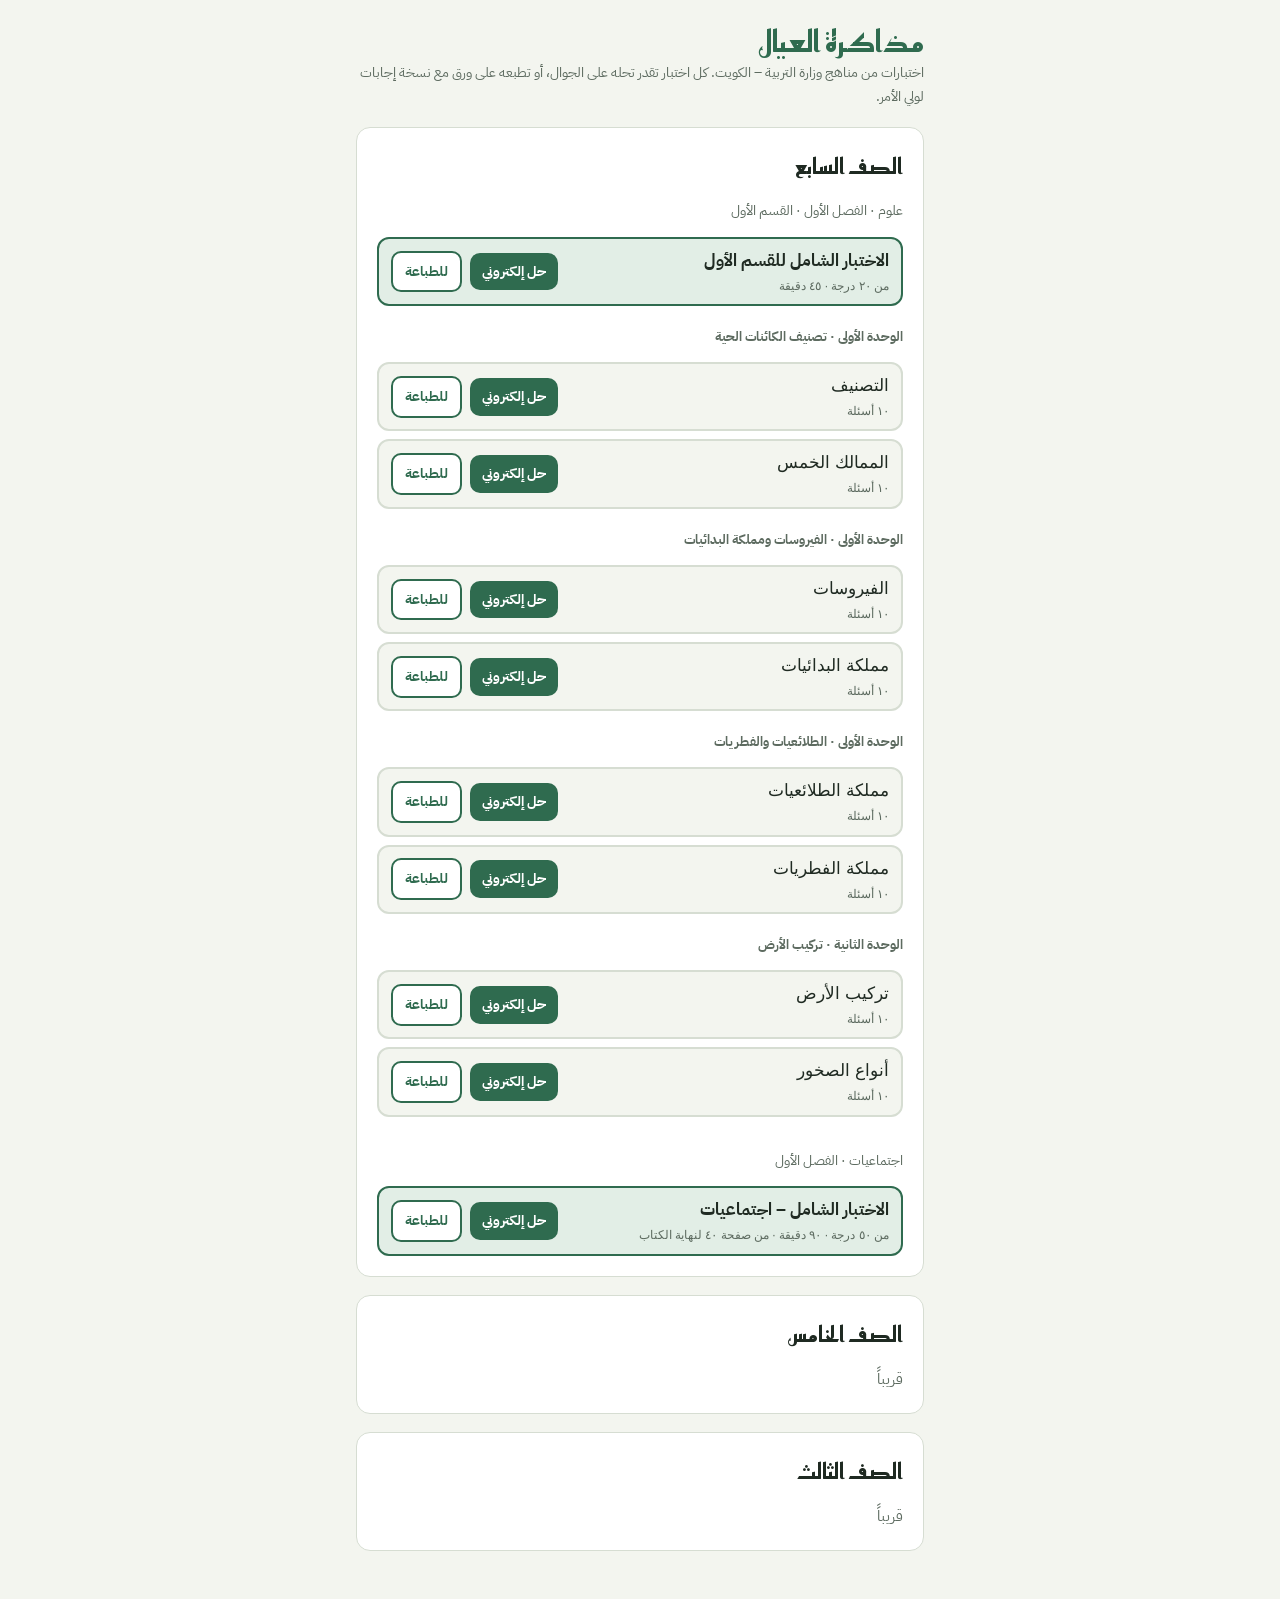
==== commit f4cd573a: "اختبار اجتماعيات: من صفحة ٤٠ لنهاية الكتاب Co-Authored-By: Claude Opus 5.5 <noreply@anthropic.com> C" ====
--- a/index.html
+++ b/index.html
@@ -35,7 +35,7 @@
     </div>
     <p class="hint" style="margin-top:18px">اجتماعيات · الفصل الأول</p>
     <div class="list">
-      <div class="qrow exam"><span class="qname">الاختبار الشامل – اجتماعيات<small>من ٥٠ درجة · ٩٠ دقيقة · الوحدات الأربع</small></span><a class="mode e" href="sabe3/ijtimaiyat-ikhtibar-shamil.html">حل إلكتروني</a><a class="mode p" href="sabe3/ijtimaiyat-ikhtibar-shamil.html#print">للطباعة</a></div>
+      <div class="qrow exam"><span class="qname">الاختبار الشامل – اجتماعيات<small>من ٥٠ درجة · ٩٠ دقيقة · من صفحة ٤٠ لنهاية الكتاب</small></span><a class="mode e" href="sabe3/ijtimaiyat-ikhtibar-shamil.html">حل إلكتروني</a><a class="mode p" href="sabe3/ijtimaiyat-ikhtibar-shamil.html#print">للطباعة</a></div>
     </div>
   </section>
 
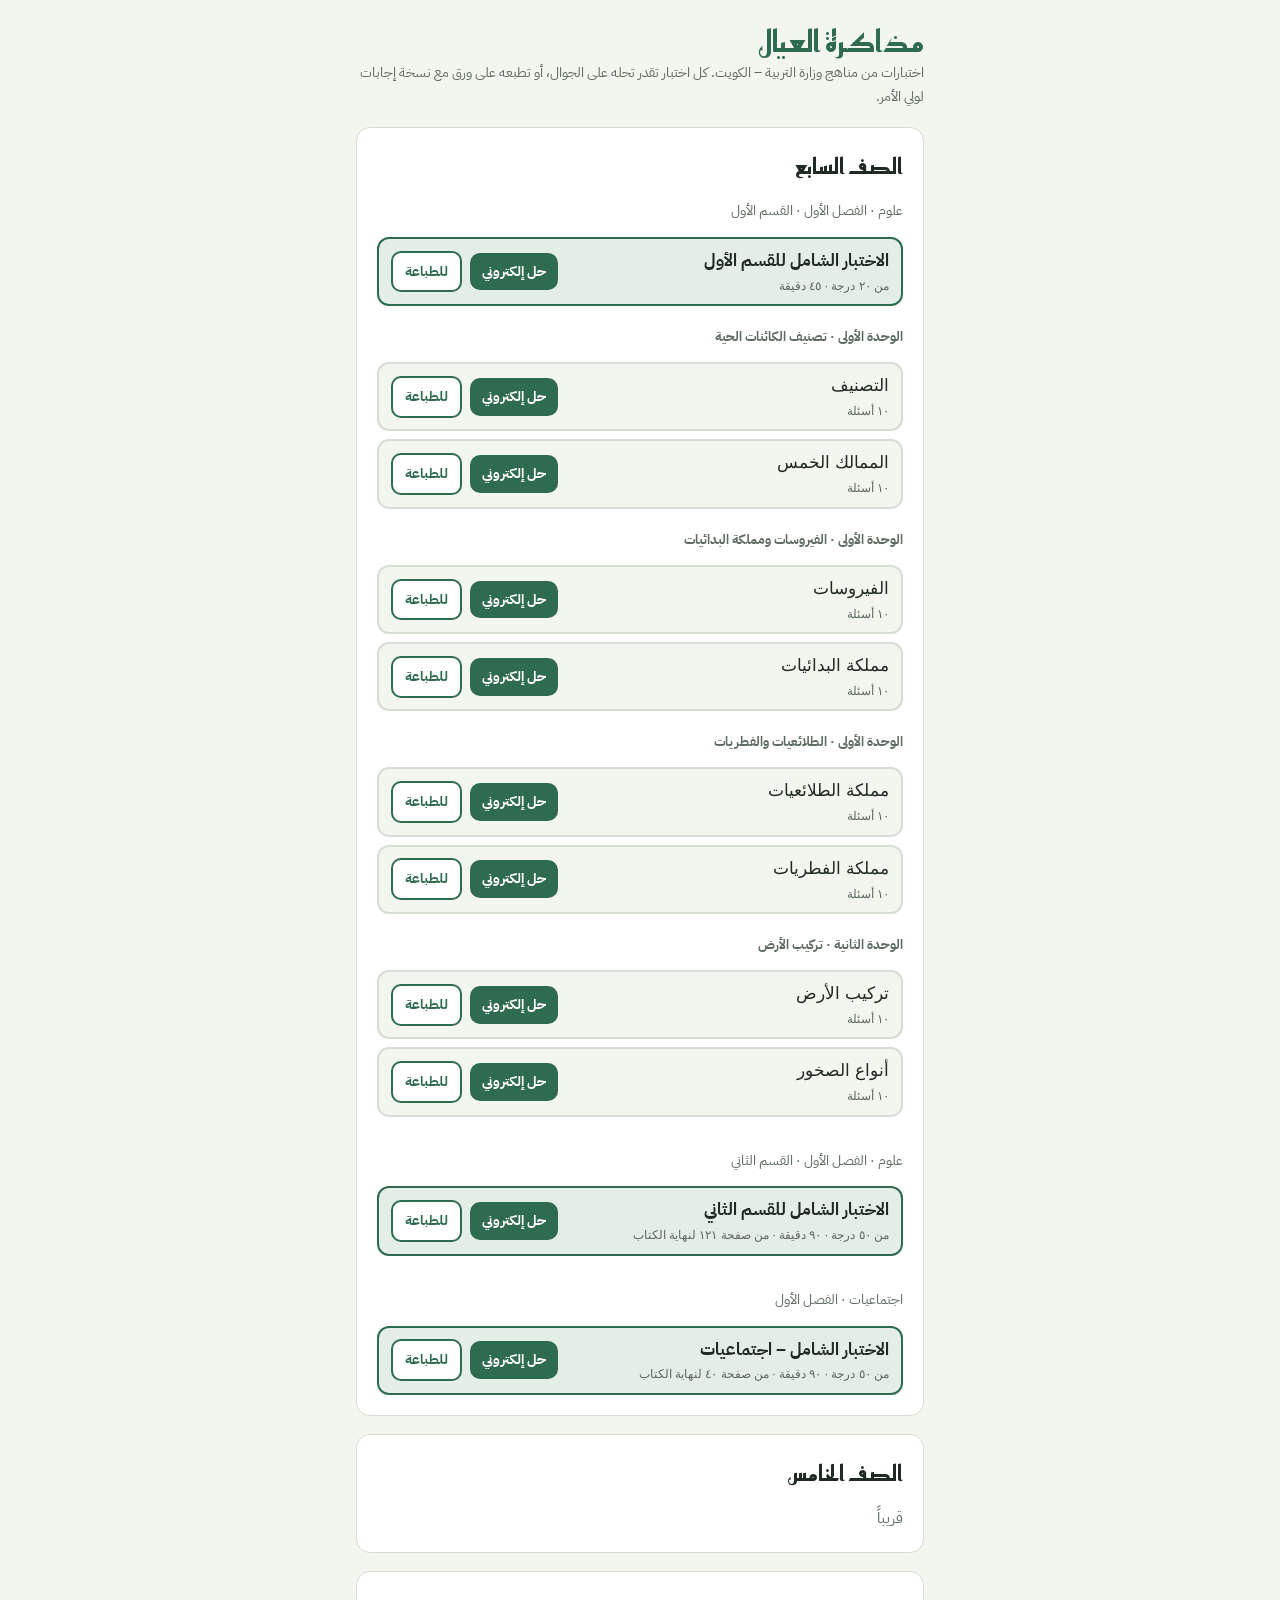
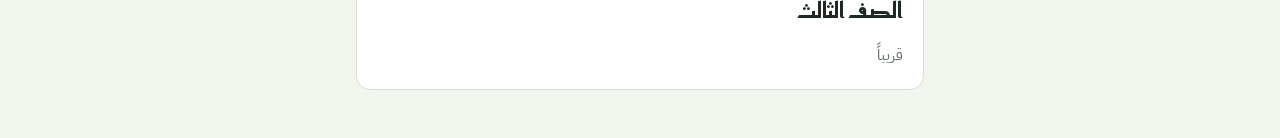
==== commit 8266167f: "اختبار علوم سابع شامل للقسم الثاني (من صفحة ١٢١) – ٥٠ درجة Co-Authored-By: Claude Opus 5.5 <noreply@" ====
--- a/index.html
+++ b/index.html
@@ -33,6 +33,10 @@
       <div class="qrow"><span class="qname">تركيب الأرض<small>١٠ أسئلة</small></span><a class="mode e" href="sabe3/ulum-tarkib-alard.html">حل إلكتروني</a><a class="mode p" href="sabe3/ulum-tarkib-alard.html#print">للطباعة</a></div>
       <div class="qrow"><span class="qname">أنواع الصخور<small>١٠ أسئلة</small></span><a class="mode e" href="sabe3/ulum-sukhur.html">حل إلكتروني</a><a class="mode p" href="sabe3/ulum-sukhur.html#print">للطباعة</a></div>
     </div>
+    <p class="hint" style="margin-top:18px">علوم · الفصل الأول · القسم الثاني</p>
+    <div class="list">
+      <div class="qrow exam"><span class="qname">الاختبار الشامل للقسم الثاني<small>من ٥٠ درجة · ٩٠ دقيقة · من صفحة ١٢١ لنهاية الكتاب</small></span><a class="mode e" href="sabe3/ulum-ikhtibar-qism2.html">حل إلكتروني</a><a class="mode p" href="sabe3/ulum-ikhtibar-qism2.html#print">للطباعة</a></div>
+    </div>
     <p class="hint" style="margin-top:18px">اجتماعيات · الفصل الأول</p>
     <div class="list">
       <div class="qrow exam"><span class="qname">الاختبار الشامل – اجتماعيات<small>من ٥٠ درجة · ٩٠ دقيقة · من صفحة ٤٠ لنهاية الكتاب</small></span><a class="mode e" href="sabe3/ijtimaiyat-ikhtibar-shamil.html">حل إلكتروني</a><a class="mode p" href="sabe3/ijtimaiyat-ikhtibar-shamil.html#print">للطباعة</a></div>
